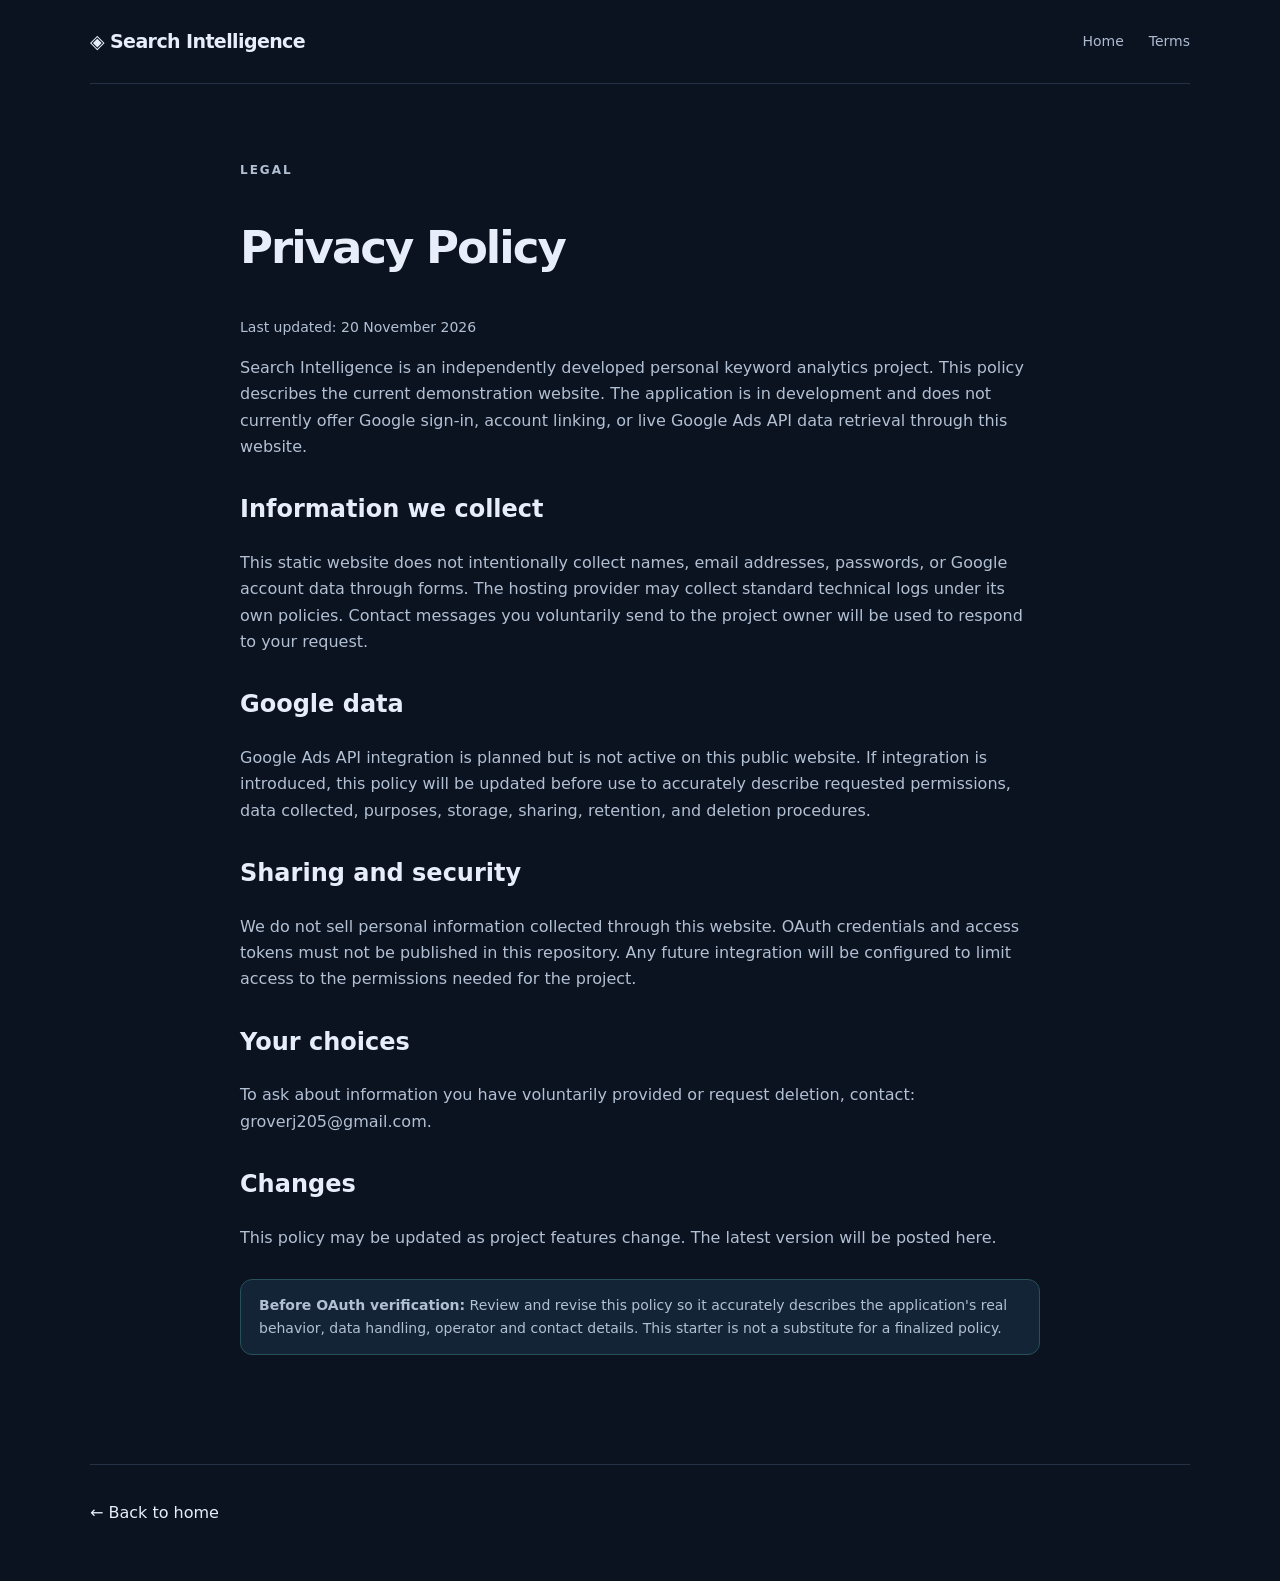
==== privacy.html @ 43b758de "Add files via upload" ====
<!DOCTYPE html><html lang="en"><head><meta charset="utf-8"><meta name="viewport" content="width=device-width,initial-scale=1"><title>Privacy Policy — Search Intelligence</title><link rel="stylesheet" href="styles.css"></head><body><header class="nav wrap"><a class="brand" href="index.html">◈ Search Intelligence</a><nav><a href="index.html">Home</a><a href="terms.html">Terms</a></nav></header><main class="wrap document"><p class="eyebrow">LEGAL</p><h1>Privacy Policy</h1><p class="subtle">Last updated: 20 November 2026</p><p>Search Intelligence is an independently developed personal keyword analytics project. This policy describes the current demonstration website. The application is in development and does not currently offer Google sign-in, account linking, or live Google Ads API data retrieval through this website.</p><h2>Information we collect</h2><p>This static website does not intentionally collect names, email addresses, passwords, or Google account data through forms. The hosting provider may collect standard technical logs under its own policies. Contact messages you voluntarily send to the project owner will be used to respond to your request.</p><h2>Google data</h2><p>Google Ads API integration is planned but is not active on this public website. If integration is introduced, this policy will be updated before use to accurately describe requested permissions, data collected, purposes, storage, sharing, retention, and deletion procedures.</p><h2>Sharing and security</h2><p>We do not sell personal information collected through this website. OAuth credentials and access tokens must not be published in this repository. Any future integration will be configured to limit access to the permissions needed for the project.</p><h2>Your choices</h2><p>To ask about information you have voluntarily provided or request deletion, contact: <a href="mailto:groverj205@gmail.com">groverj205@gmail.com</a>.</p><h2>Changes</h2><p>This policy may be updated as project features change. The latest version will be posted here.</p><p class="notice"><strong>Before OAuth verification:</strong> Review and revise this policy so it accurately describes the application's real behavior, data handling, operator and contact details. This starter is not a substitute for a finalized policy.</p></main><footer class="wrap footer"><a href="index.html">← Back to home</a></footer></body></html>
---- styles.css ----
:root{font-family:Inter,ui-sans-serif,system-ui,-apple-system,Segoe UI,sans-serif;color:#e7eef9;background:#0b1220}*{box-sizing:border-box}body{margin:0;line-height:1.65}a{color:inherit;text-decoration:none}.wrap{width:min(1100px,calc(100% - 44px));margin:auto}.nav{display:flex;justify-content:space-between;align-items:center;padding:26px 0;border-bottom:1px solid #253147}.brand{font-weight:800;font-size:19px;letter-spacing:-.6px}.nav nav,.links{display:flex;gap:25px;font-size:14px;color:#adbad0}.nav a:hover,.links a:hover{color:#64d6c7}.hero{padding:105px 0 95px}.eyebrow{color:#53d4c0;font-size:12px;font-weight:800;letter-spacing:2px}.hero h1{font-size:clamp(40px,6vw,74px);line-height:1.12;letter-spacing:-3px;margin:22px 0}.hero h1 span{color:#56d2c3}.lead{max-width:720px;font-size:19px;color:#b1bed1}.actions{display:flex;gap:14px;flex-wrap:wrap;margin:32px 0}.primary,.secondary{display:inline-block;padding:13px 22px;border-radius:10px;font-weight:700;font-size:14px}.primary{background:#53d4c0;color:#07131c}.secondary{border:1px solid #3d4a60}.notice{background:#132436;border:1px solid #27505a;color:#b8d8da;padding:14px 18px;border-radius:12px;margin-top:28px;font-size:14px}.section{padding:45px 0 95px}.section h2{font-size:clamp(27px,4vw,40px);letter-spacing:-1.3px;line-height:1.25}.cards{display:grid;grid-template-columns:repeat(2,1fr);gap:16px;margin-top:35px}.card{background:#131e30;border:1px solid #27364c;border-radius:18px;padding:25px}.card h3{margin:8px 0}.card p,.band p,.footer p,.document p{color:#b2c0d3}.symbol{font-size:29px;color:#55d4c0}.band{background:#101c2b;border-radius:20px;padding:40px;margin-bottom:60px;border:1px solid #283648}.footer{border-top:1px solid #253147;padding:35px 0 55px;display:flex;justify-content:space-between;gap:20px;flex-wrap:wrap}.small{font-size:13px}.document{max-width:800px;padding-top:65px;padding-bottom:95px}.document h1{font-size:45px;letter-spacing:-2px}.document h2{margin-top:30px}.subtle{font-size:14px}@media(max-width:650px){.cards{grid-template-columns:1fr}.hero{padding:75px 0}.nav{align-items:flex-start;gap:13px;flex-direction:column}.nav nav{gap:18px}.hero h1{letter-spacing:-1.7px}.band{padding:25px}}
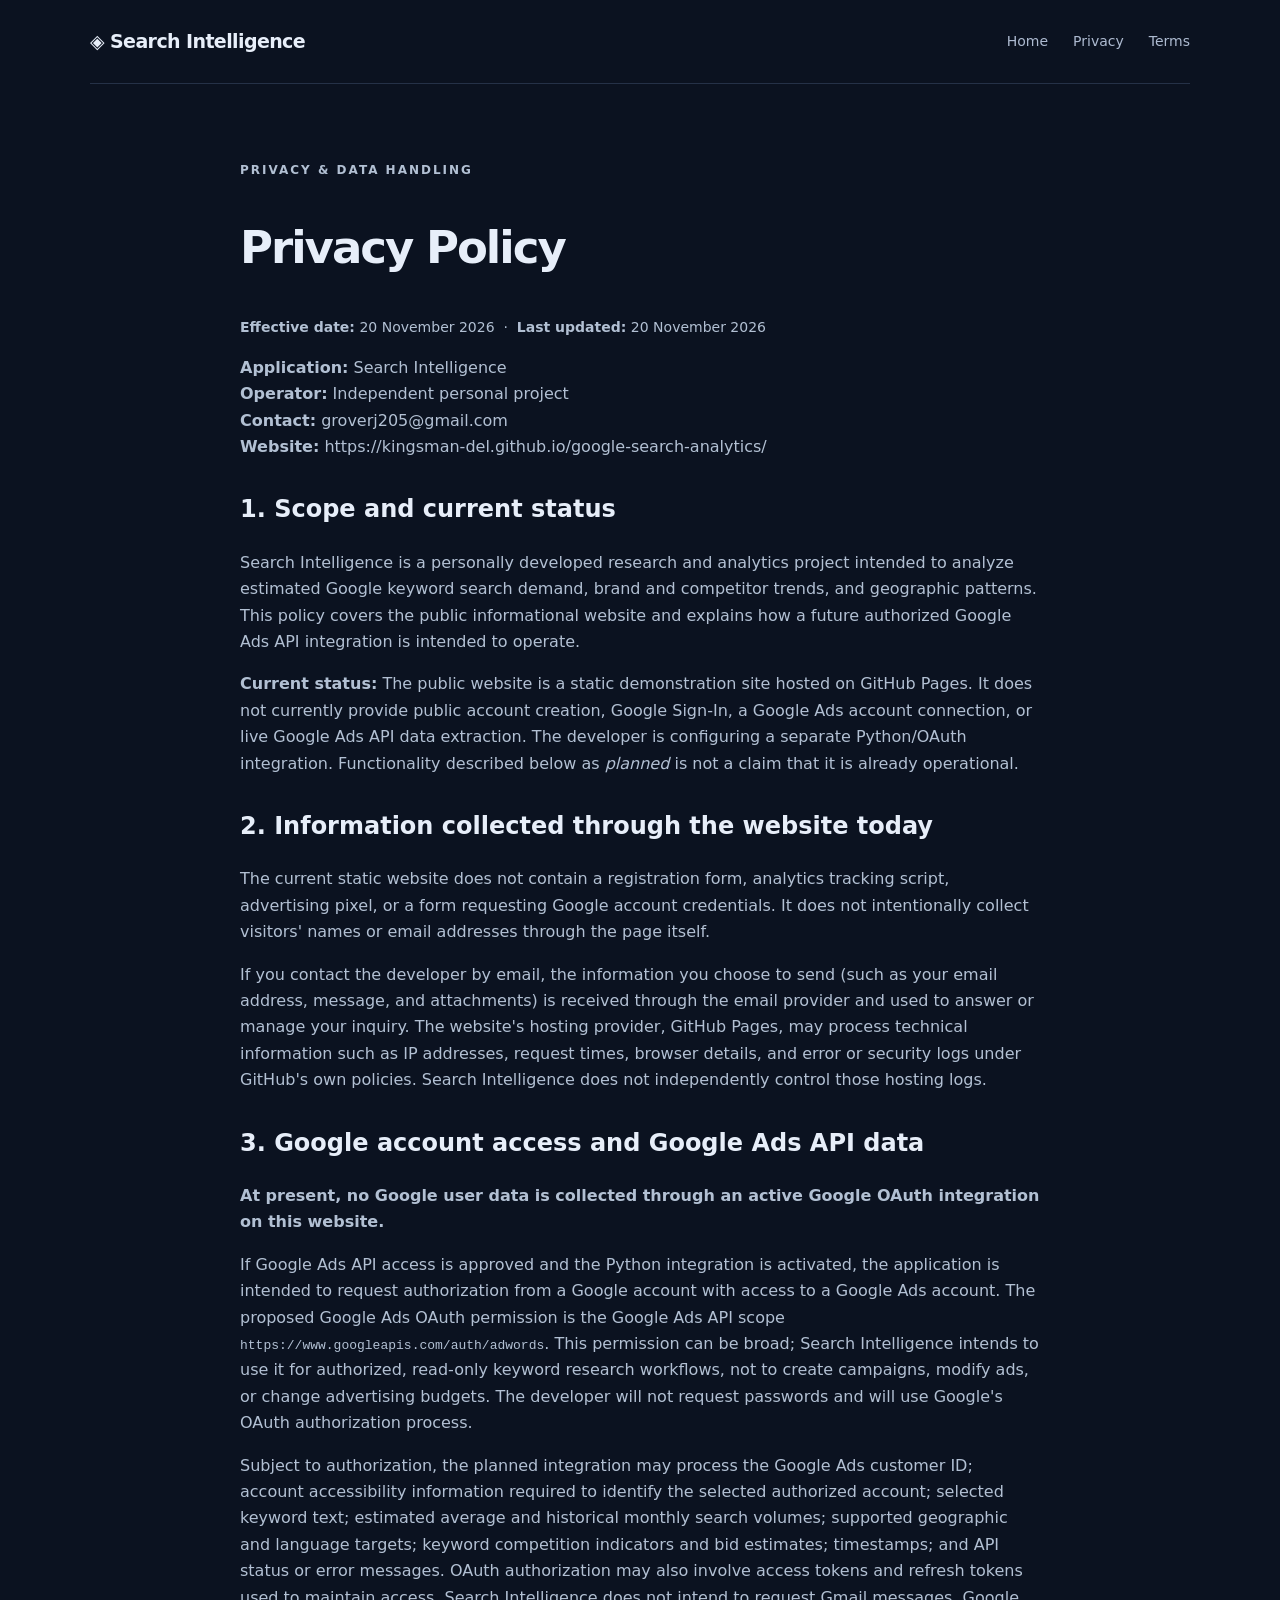
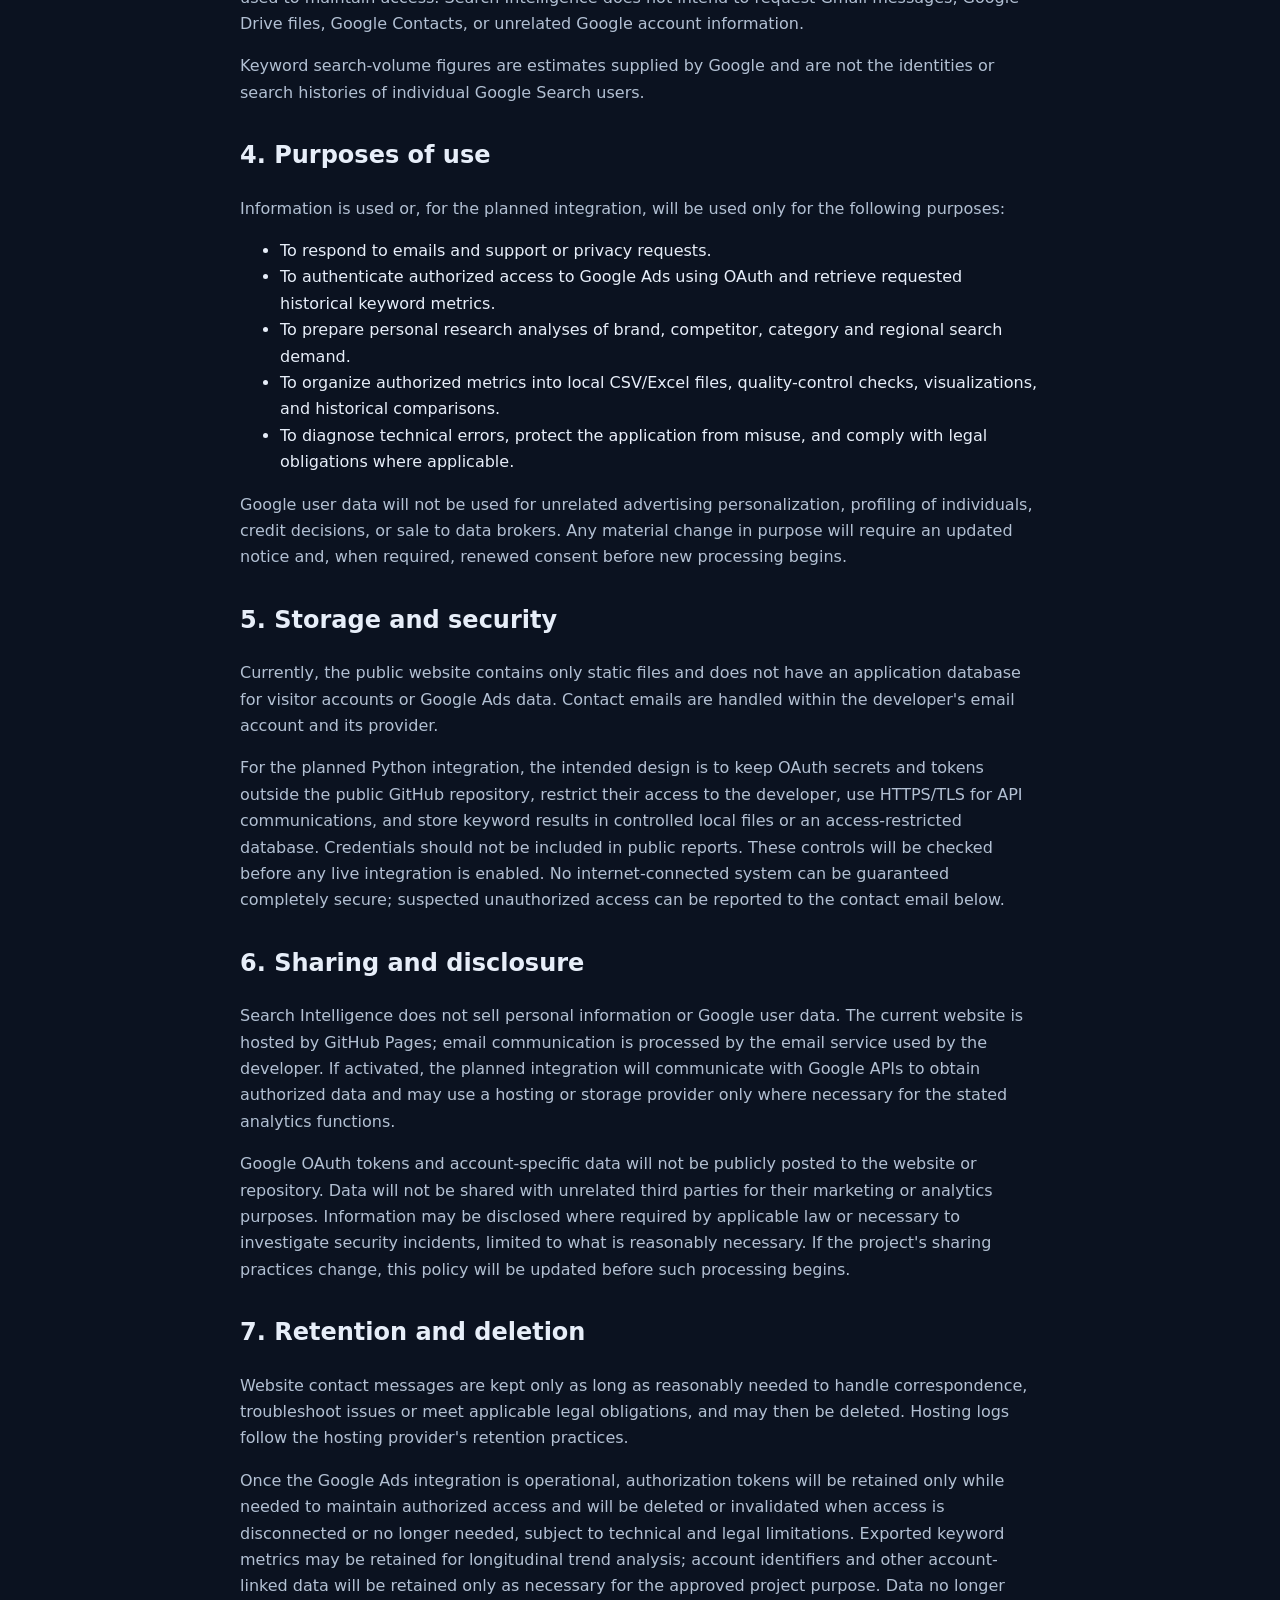
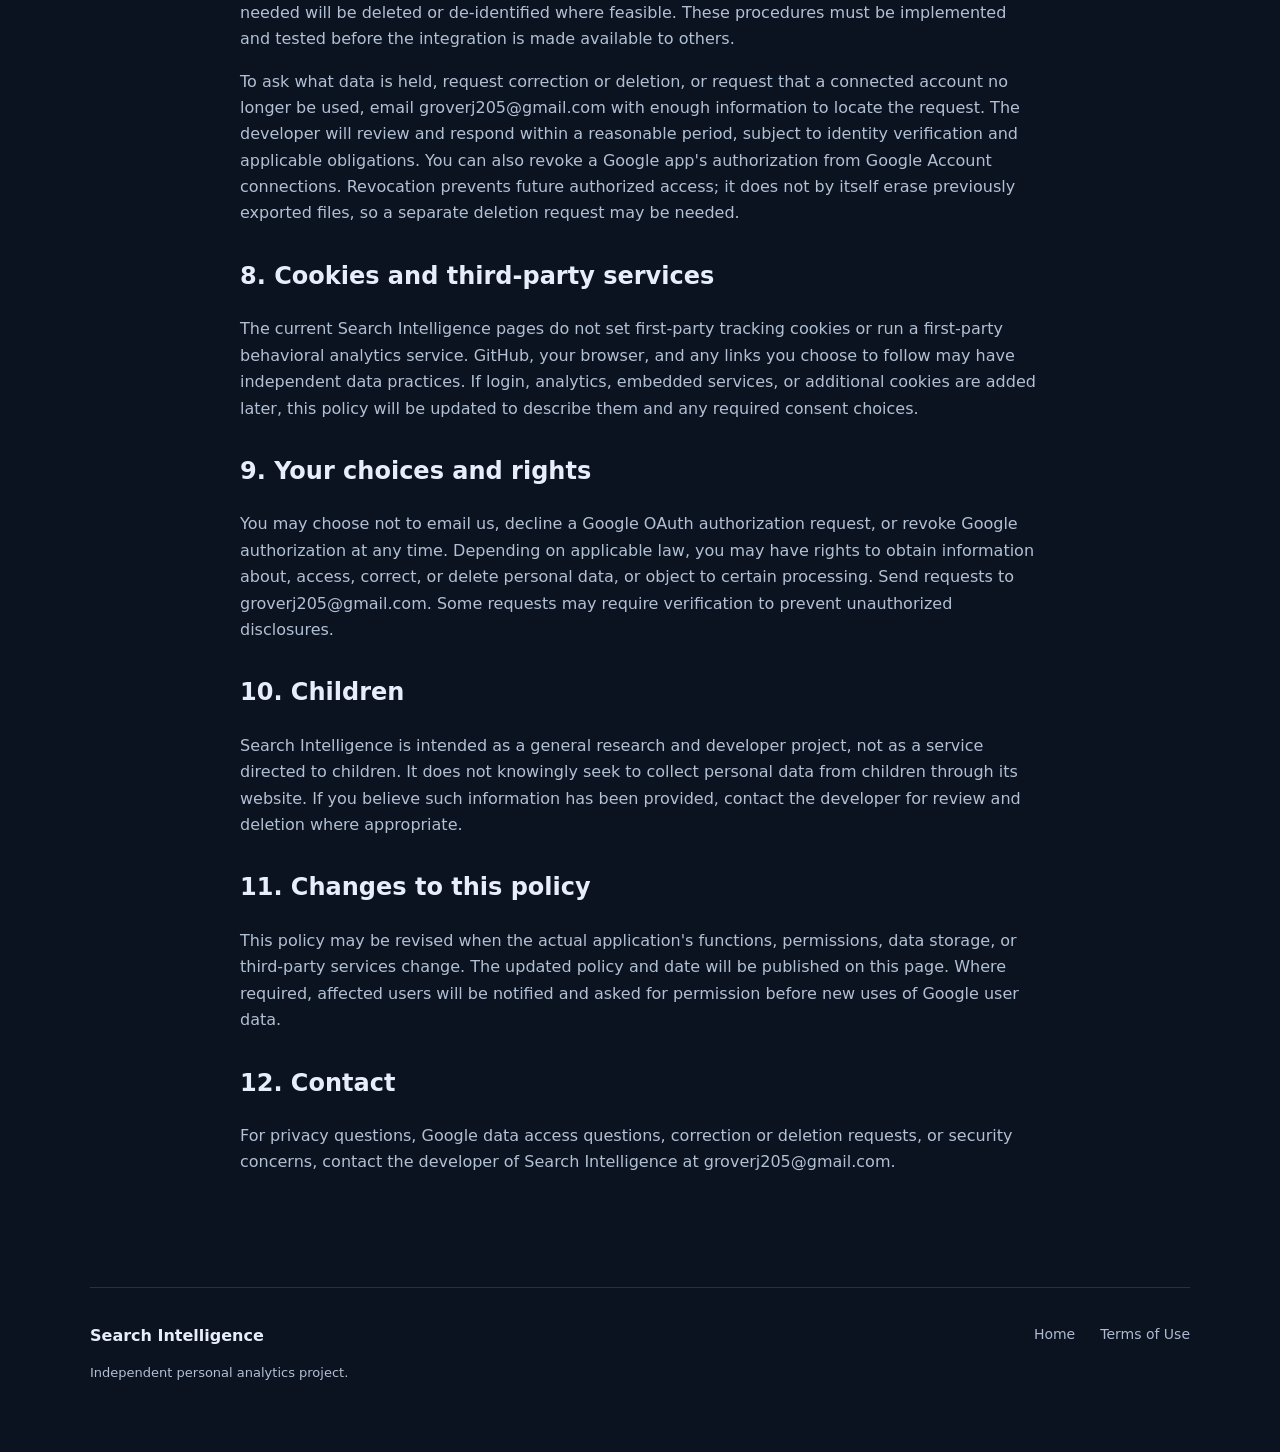
==== commit cc4cd667: "Add files via upload" ====
--- a/privacy.html
+++ b/privacy.html
@@ -1 +1,76 @@
-<!DOCTYPE html><html lang="en"><head><meta charset="utf-8"><meta name="viewport" content="width=device-width,initial-scale=1"><title>Privacy Policy — Search Intelligence</title><link rel="stylesheet" href="styles.css"></head><body><header class="nav wrap"><a class="brand" href="index.html">◈ Search Intelligence</a><nav><a href="index.html">Home</a><a href="terms.html">Terms</a></nav></header><main class="wrap document"><p class="eyebrow">LEGAL</p><h1>Privacy Policy</h1><p class="subtle">Last updated: 20 November 2026</p><p>Search Intelligence is an independently developed personal keyword analytics project. This policy describes the current demonstration website. The application is in development and does not currently offer Google sign-in, account linking, or live Google Ads API data retrieval through this website.</p><h2>Information we collect</h2><p>This static website does not intentionally collect names, email addresses, passwords, or Google account data through forms. The hosting provider may collect standard technical logs under its own policies. Contact messages you voluntarily send to the project owner will be used to respond to your request.</p><h2>Google data</h2><p>Google Ads API integration is planned but is not active on this public website. If integration is introduced, this policy will be updated before use to accurately describe requested permissions, data collected, purposes, storage, sharing, retention, and deletion procedures.</p><h2>Sharing and security</h2><p>We do not sell personal information collected through this website. OAuth credentials and access tokens must not be published in this repository. Any future integration will be configured to limit access to the permissions needed for the project.</p><h2>Your choices</h2><p>To ask about information you have voluntarily provided or request deletion, contact: <a href="mailto:groverj205@gmail.com">groverj205@gmail.com</a>.</p><h2>Changes</h2><p>This policy may be updated as project features change. The latest version will be posted here.</p><p class="notice"><strong>Before OAuth verification:</strong> Review and revise this policy so it accurately describes the application's real behavior, data handling, operator and contact details. This starter is not a substitute for a finalized policy.</p></main><footer class="wrap footer"><a href="index.html">← Back to home</a></footer></body></html>
+<!DOCTYPE html>
+<html lang="en">
+<head>
+  <meta charset="utf-8">
+  <meta name="viewport" content="width=device-width, initial-scale=1">
+  <meta name="description" content="Privacy Policy for Search Intelligence, an independent keyword search analytics project, including current website data handling and proposed Google Ads API use.">
+  <title>Privacy Policy — Search Intelligence</title>
+  <link rel="stylesheet" href="styles.css">
+</head>
+<body>
+  <header class="nav wrap">
+    <a class="brand" href="index.html">◈ Search Intelligence</a>
+    <nav><a href="index.html">Home</a><a href="privacy.html" aria-current="page">Privacy</a><a href="terms.html">Terms</a></nav>
+  </header>
+  <main class="wrap document">
+    <p class="eyebrow">PRIVACY &amp; DATA HANDLING</p>
+    <h1>Privacy Policy</h1>
+    <p class="subtle"><strong>Effective date:</strong> 20 November 2026 &nbsp;·&nbsp; <strong>Last updated:</strong> 20 November 2026</p>
+    <p><strong>Application:</strong> Search Intelligence<br><strong>Operator:</strong> Independent personal project<br><strong>Contact:</strong> <a href="mailto:groverj205@gmail.com">groverj205@gmail.com</a><br><strong>Website:</strong> <a href="https://kingsman-del.github.io/google-search-analytics/">https://kingsman-del.github.io/google-search-analytics/</a></p>
+
+    <h2>1. Scope and current status</h2>
+    <p>Search Intelligence is a personally developed research and analytics project intended to analyze estimated Google keyword search demand, brand and competitor trends, and geographic patterns. This policy covers the public informational website and explains how a future authorized Google Ads API integration is intended to operate.</p>
+    <p><strong>Current status:</strong> The public website is a static demonstration site hosted on GitHub Pages. It does not currently provide public account creation, Google Sign-In, a Google Ads account connection, or live Google Ads API data extraction. The developer is configuring a separate Python/OAuth integration. Functionality described below as <em>planned</em> is not a claim that it is already operational.</p>
+
+    <h2>2. Information collected through the website today</h2>
+    <p>The current static website does not contain a registration form, analytics tracking script, advertising pixel, or a form requesting Google account credentials. It does not intentionally collect visitors' names or email addresses through the page itself.</p>
+    <p>If you contact the developer by email, the information you choose to send (such as your email address, message, and attachments) is received through the email provider and used to answer or manage your inquiry. The website's hosting provider, GitHub Pages, may process technical information such as IP addresses, request times, browser details, and error or security logs under GitHub's own policies. Search Intelligence does not independently control those hosting logs.</p>
+
+    <h2>3. Google account access and Google Ads API data</h2>
+    <p><strong>At present, no Google user data is collected through an active Google OAuth integration on this website.</strong></p>
+    <p>If Google Ads API access is approved and the Python integration is activated, the application is intended to request authorization from a Google account with access to a Google Ads account. The proposed Google Ads OAuth permission is the Google Ads API scope <code>https://www.googleapis.com/auth/adwords</code>. This permission can be broad; Search Intelligence intends to use it for authorized, read-only keyword research workflows, not to create campaigns, modify ads, or change advertising budgets. The developer will not request passwords and will use Google's OAuth authorization process.</p>
+    <p>Subject to authorization, the planned integration may process the Google Ads customer ID; account accessibility information required to identify the selected authorized account; selected keyword text; estimated average and historical monthly search volumes; supported geographic and language targets; keyword competition indicators and bid estimates; timestamps; and API status or error messages. OAuth authorization may also involve access tokens and refresh tokens used to maintain access. Search Intelligence does not intend to request Gmail messages, Google Drive files, Google Contacts, or unrelated Google account information.</p>
+    <p>Keyword search-volume figures are estimates supplied by Google and are not the identities or search histories of individual Google Search users.</p>
+
+    <h2>4. Purposes of use</h2>
+    <p>Information is used or, for the planned integration, will be used only for the following purposes:</p>
+    <ul>
+      <li>To respond to emails and support or privacy requests.</li>
+      <li>To authenticate authorized access to Google Ads using OAuth and retrieve requested historical keyword metrics.</li>
+      <li>To prepare personal research analyses of brand, competitor, category and regional search demand.</li>
+      <li>To organize authorized metrics into local CSV/Excel files, quality-control checks, visualizations, and historical comparisons.</li>
+      <li>To diagnose technical errors, protect the application from misuse, and comply with legal obligations where applicable.</li>
+    </ul>
+    <p>Google user data will not be used for unrelated advertising personalization, profiling of individuals, credit decisions, or sale to data brokers. Any material change in purpose will require an updated notice and, when required, renewed consent before new processing begins.</p>
+
+    <h2>5. Storage and security</h2>
+    <p>Currently, the public website contains only static files and does not have an application database for visitor accounts or Google Ads data. Contact emails are handled within the developer's email account and its provider.</p>
+    <p>For the planned Python integration, the intended design is to keep OAuth secrets and tokens outside the public GitHub repository, restrict their access to the developer, use HTTPS/TLS for API communications, and store keyword results in controlled local files or an access-restricted database. Credentials should not be included in public reports. These controls will be checked before any live integration is enabled. No internet-connected system can be guaranteed completely secure; suspected unauthorized access can be reported to the contact email below.</p>
+
+    <h2>6. Sharing and disclosure</h2>
+    <p>Search Intelligence does not sell personal information or Google user data. The current website is hosted by GitHub Pages; email communication is processed by the email service used by the developer. If activated, the planned integration will communicate with Google APIs to obtain authorized data and may use a hosting or storage provider only where necessary for the stated analytics functions.</p>
+    <p>Google OAuth tokens and account-specific data will not be publicly posted to the website or repository. Data will not be shared with unrelated third parties for their marketing or analytics purposes. Information may be disclosed where required by applicable law or necessary to investigate security incidents, limited to what is reasonably necessary. If the project's sharing practices change, this policy will be updated before such processing begins.</p>
+
+    <h2>7. Retention and deletion</h2>
+    <p>Website contact messages are kept only as long as reasonably needed to handle correspondence, troubleshoot issues or meet applicable legal obligations, and may then be deleted. Hosting logs follow the hosting provider's retention practices.</p>
+    <p>Once the Google Ads integration is operational, authorization tokens will be retained only while needed to maintain authorized access and will be deleted or invalidated when access is disconnected or no longer needed, subject to technical and legal limitations. Exported keyword metrics may be retained for longitudinal trend analysis; account identifiers and other account-linked data will be retained only as necessary for the approved project purpose. Data no longer needed will be deleted or de-identified where feasible. These procedures must be implemented and tested before the integration is made available to others.</p>
+    <p>To ask what data is held, request correction or deletion, or request that a connected account no longer be used, email <a href="mailto:groverj205@gmail.com">groverj205@gmail.com</a> with enough information to locate the request. The developer will review and respond within a reasonable period, subject to identity verification and applicable obligations. You can also revoke a Google app's authorization from <a href="https://myaccount.google.com/connections">Google Account connections</a>. Revocation prevents future authorized access; it does not by itself erase previously exported files, so a separate deletion request may be needed.</p>
+
+    <h2>8. Cookies and third-party services</h2>
+    <p>The current Search Intelligence pages do not set first-party tracking cookies or run a first-party behavioral analytics service. GitHub, your browser, and any links you choose to follow may have independent data practices. If login, analytics, embedded services, or additional cookies are added later, this policy will be updated to describe them and any required consent choices.</p>
+
+    <h2>9. Your choices and rights</h2>
+    <p>You may choose not to email us, decline a Google OAuth authorization request, or revoke Google authorization at any time. Depending on applicable law, you may have rights to obtain information about, access, correct, or delete personal data, or object to certain processing. Send requests to <a href="mailto:groverj205@gmail.com">groverj205@gmail.com</a>. Some requests may require verification to prevent unauthorized disclosures.</p>
+
+    <h2>10. Children</h2>
+    <p>Search Intelligence is intended as a general research and developer project, not as a service directed to children. It does not knowingly seek to collect personal data from children through its website. If you believe such information has been provided, contact the developer for review and deletion where appropriate.</p>
+
+    <h2>11. Changes to this policy</h2>
+    <p>This policy may be revised when the actual application's functions, permissions, data storage, or third-party services change. The updated policy and date will be published on this page. Where required, affected users will be notified and asked for permission before new uses of Google user data.</p>
+
+    <h2>12. Contact</h2>
+    <p>For privacy questions, Google data access questions, correction or deletion requests, or security concerns, contact the developer of Search Intelligence at <a href="mailto:groverj205@gmail.com">groverj205@gmail.com</a>.</p>
+  </main>
+  <footer class="wrap footer"><div><strong>Search Intelligence</strong><p class="small">Independent personal analytics project.</p></div><div class="links"><a href="index.html">Home</a><a href="terms.html">Terms of Use</a></div></footer>
+</body>
+</html>
